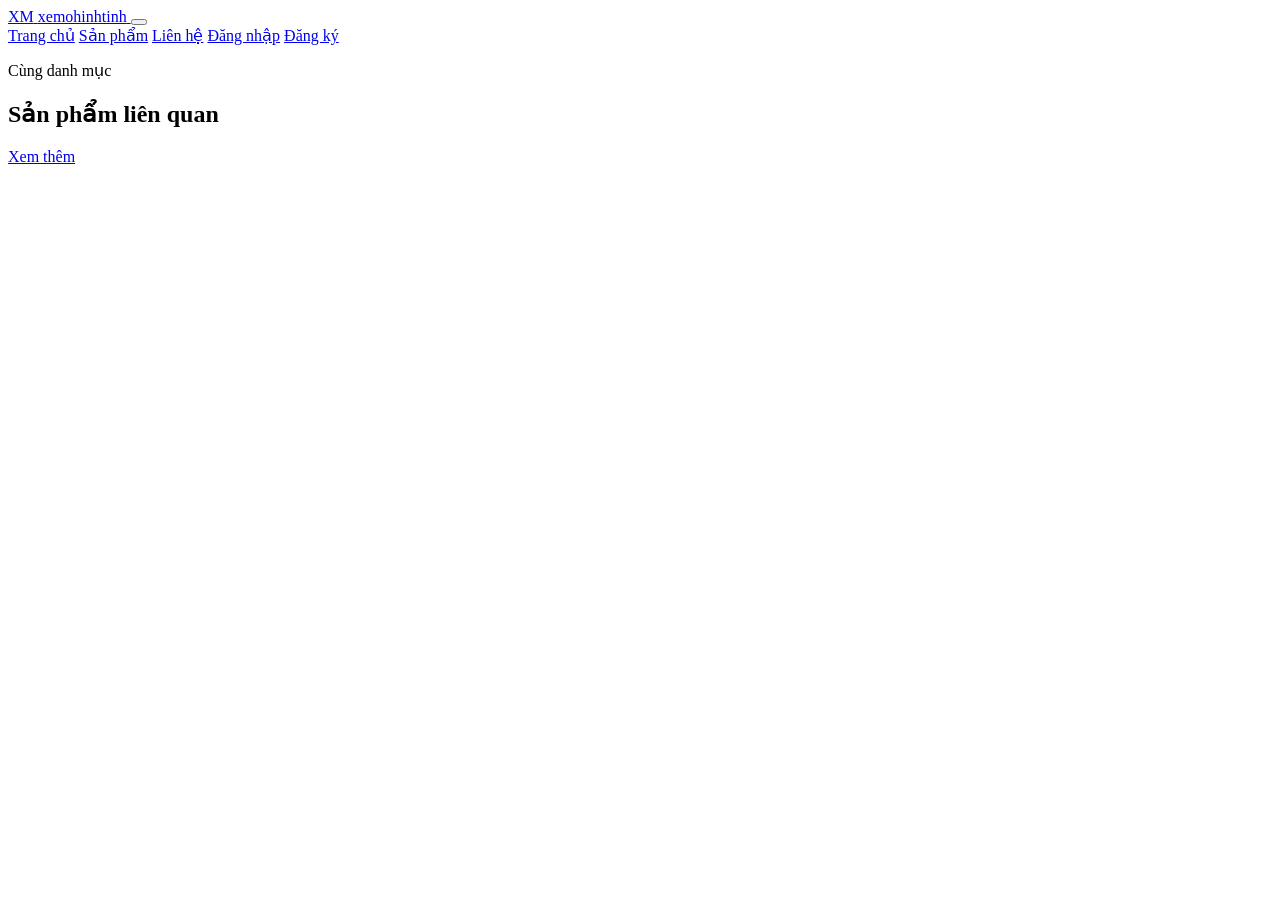
==== product-detail/index.html @ 9e4bdb53 "implement product-detail" ====
<!DOCTYPE html>
<html lang="vi">
<head>
  <meta charset="UTF-8">
  <meta name="viewport" content="width=device-width, initial-scale=1.0">
  <title>Chi tiết sản phẩm - xemohinhtinh</title>
  <link rel="stylesheet" href="../css/style.css">
  <link rel="stylesheet" href="product-detail.css">
</head>
<body data-page="product-detail">
  <header class="site-header">
    <nav class="nav">
      <a class="brand" href="../home/index.html" aria-label="xemohinhtinh trang chủ">
        <span class="brand-mark">XM</span>
        <span>xemohinhtinh</span>
      </a>

      <button class="nav-toggle" type="button" aria-label="Mở menu" data-menu-toggle>
        <span></span>
        <span></span>
        <span></span>
      </button>

      <div class="nav-links" data-nav-links>
        <a href="../home/index.html" data-nav="home">Trang chủ</a>
        <a href="../product-list/index.html" data-nav="product-list">Sản phẩm</a>
        <a href="../home/index.html#contact">Liên hệ</a>
        <a href="../login/index.html" data-nav="login">Đăng nhập</a>
        <a href="../sign-up/index.html" data-nav="sign-up">Đăng ký</a>
      </div>
    </nav>
  </header>

  <main>
    <div class="detail-shell" data-product-detail></div>

    <section class="section related-section">
      <div class="section-heading">
        <div>
          <p class="eyebrow">Cùng danh mục</p>
          <h2>Sản phẩm liên quan</h2>
        </div>
        <a href="../product-list/index.html">Xem thêm</a>
      </div>
      <div class="product-grid" data-related-products></div>
    </section>
  </main>

  <script src="../js/mock-data.js"></script>
  <script src="../js/main.js"></script>
  <script src="product-detail.js"></script>
</body>
</html>
---- product-detail/product-detail.css ----
/* CSS rieng cho man hinh chi tiet san pham. Style dung chung nam trong ../css/style.css */
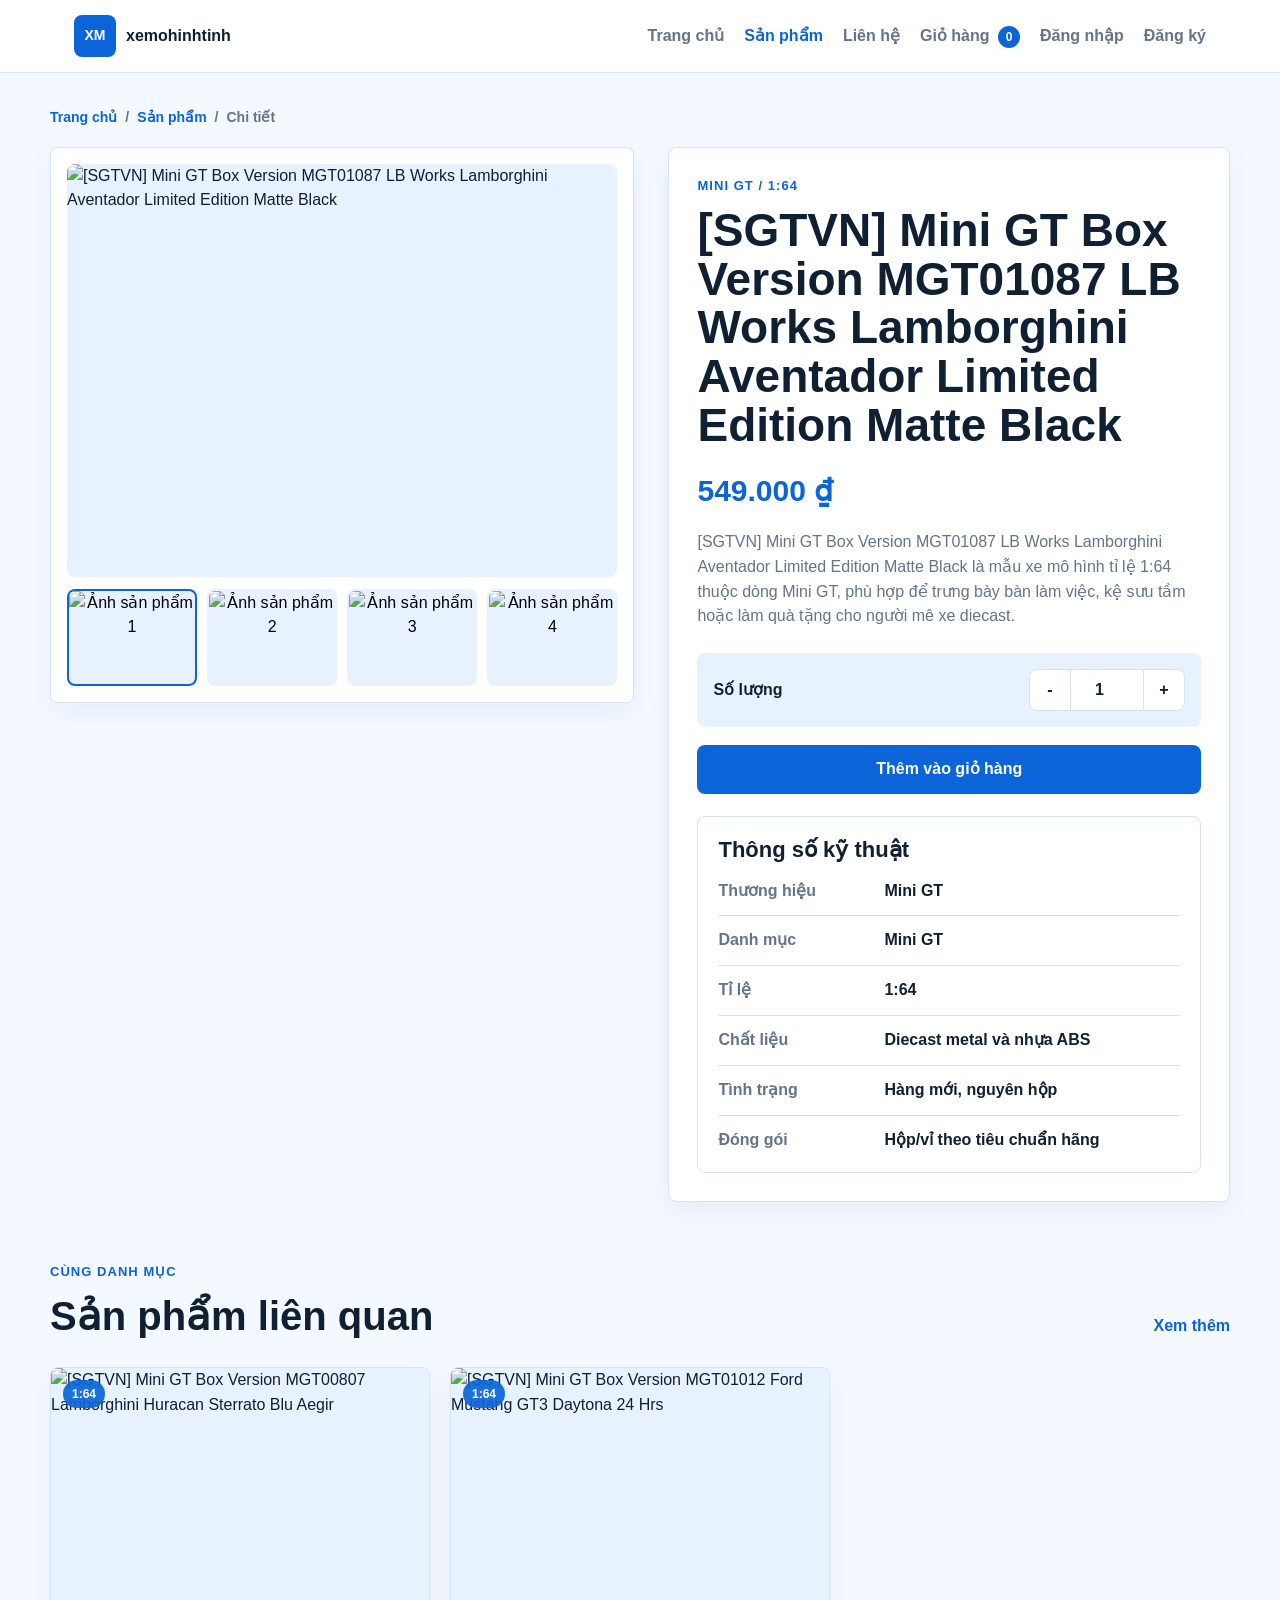
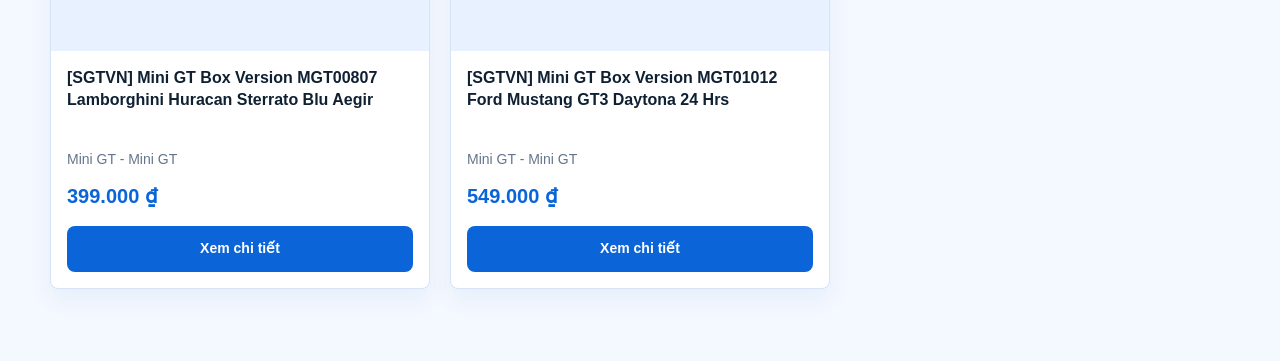
==== commit 6a5f18ea: "update"" ====
--- a/product-detail/index.html
+++ b/product-detail/index.html
@@ -25,8 +25,21 @@
         <a href="../home/index.html" data-nav="home">Trang chủ</a>
         <a href="../product-list/index.html" data-nav="product-list">Sản phẩm</a>
         <a href="../home/index.html#contact">Liên hệ</a>
-        <a href="../login/index.html" data-nav="login">Đăng nhập</a>
-        <a href="../sign-up/index.html" data-nav="sign-up">Đăng ký</a>
+        <a href="../cart/index.html" data-nav="cart">Giỏ hàng <span class="cart-count" data-cart-count hidden>0</span></a>
+        <a class="auth-guest" href="../login/index.html" data-nav="login">Đăng nhập</a>
+        <a class="auth-guest" href="../sign-up/index.html" data-nav="sign-up">Đăng ký</a>
+        <div class="auth-menu auth-user" data-user-menu>
+          <button class="user-icon-button" type="button" aria-label="Tài khoản của tôi" aria-expanded="false" data-user-menu-toggle>
+            <span class="user-icon-shape" aria-hidden="true"></span>
+          </button>
+          <div class="user-dropdown" data-user-dropdown>
+            <p class="user-menu-title">Tài khoản của tôi</p>
+            <p class="user-menu-name" data-user-name></p>
+            <p class="user-menu-email" data-user-email></p>
+            <a href="../cart/index.html">Giỏ hàng</a>
+            <button class="dropdown-button" type="button" data-logout>Đăng xuất</button>
+          </div>
+        </div>
       </div>
     </nav>
   </header>
--- a/css/style.css
+++ b/css/style.css
@@ -0,0 +1,1374 @@
+:root {
+  --bg: #f4f8ff;
+  --surface: #ffffff;
+  --surface-soft: #e8f1ff;
+  --ink: #102033;
+  --muted: #64748b;
+  --line: #d6e4f5;
+  --accent: #0b65d8;
+  --accent-dark: #084da5;
+  --accent-soft: #dcecff;
+  --success: #12805c;
+  --danger: #c62846;
+  --shadow: 0 18px 40px rgba(15, 83, 158, 0.12);
+}
+
+* {
+  box-sizing: border-box;
+}
+
+html {
+  scroll-behavior: smooth;
+}
+
+body {
+  margin: 0;
+  background: var(--bg);
+  color: var(--ink);
+  font-family: "Segoe UI", Arial, Helvetica, sans-serif;
+  line-height: 1.55;
+}
+
+img {
+  display: block;
+  max-width: 100%;
+}
+
+a {
+  color: inherit;
+  text-decoration: none;
+}
+
+button,
+input,
+select,
+textarea {
+  font: inherit;
+}
+
+.site-header {
+  position: sticky;
+  top: 0;
+  z-index: 10;
+  background: rgba(255, 255, 255, 0.94);
+  border-bottom: 1px solid var(--line);
+  backdrop-filter: blur(12px);
+}
+
+.nav {
+  display: flex;
+  align-items: center;
+  justify-content: space-between;
+  max-width: 1180px;
+  min-height: 72px;
+  margin: 0 auto;
+  padding: 0 24px;
+  gap: 20px;
+}
+
+.brand {
+  display: inline-flex;
+  align-items: center;
+  gap: 10px;
+  font-weight: 900;
+  letter-spacing: 0;
+}
+
+.brand-mark {
+  display: inline-grid;
+  place-items: center;
+  width: 42px;
+  height: 42px;
+  border-radius: 8px;
+  background: var(--accent);
+  color: #fff;
+  font-size: 14px;
+}
+
+.nav-links {
+  display: flex;
+  align-items: center;
+  gap: 20px;
+}
+
+.nav-links a,
+.link-button {
+  border: 0;
+  background: transparent;
+  color: var(--muted);
+  cursor: pointer;
+  padding: 8px 0;
+  font-weight: 700;
+}
+
+.nav-links a:hover,
+.link-button:hover,
+.nav-links .active {
+  color: var(--accent);
+}
+
+.cart-count {
+  display: inline-grid;
+  place-items: center;
+  min-width: 22px;
+  height: 22px;
+  margin-left: 4px;
+  border-radius: 999px;
+  background: var(--accent);
+  color: #fff;
+  font-size: 12px;
+  font-weight: 900;
+}
+
+.auth-menu {
+  position: relative;
+  align-items: center;
+}
+
+.user-icon-button {
+  display: inline-grid;
+  place-items: center;
+  width: 42px;
+  height: 42px;
+  border: 1px solid var(--line);
+  border-radius: 999px;
+  background: var(--surface);
+  color: var(--accent);
+  cursor: pointer;
+}
+
+.user-icon-button:hover {
+  border-color: var(--accent);
+  background: var(--accent-soft);
+}
+
+.user-icon-shape {
+  position: relative;
+  width: 20px;
+  height: 20px;
+}
+
+.user-icon-shape::before,
+.user-icon-shape::after {
+  content: "";
+  position: absolute;
+  left: 50%;
+  transform: translateX(-50%);
+  background: currentColor;
+}
+
+.user-icon-shape::before {
+  top: 2px;
+  width: 8px;
+  height: 8px;
+  border-radius: 999px;
+}
+
+.user-icon-shape::after {
+  bottom: 2px;
+  width: 18px;
+  height: 9px;
+  border-radius: 999px 999px 6px 6px;
+}
+
+.user-dropdown {
+  position: absolute;
+  top: calc(100% + 12px);
+  right: 0;
+  z-index: 20;
+  display: none;
+  width: 260px;
+  padding: 14px;
+  border: 1px solid var(--line);
+  border-radius: 8px;
+  background: var(--surface);
+  box-shadow: var(--shadow);
+}
+
+.auth-menu.open .user-dropdown {
+  display: grid;
+  gap: 8px;
+}
+
+.user-menu-title,
+.user-menu-name,
+.user-menu-email {
+  margin: 0;
+}
+
+.user-menu-title {
+  color: var(--accent);
+  font-size: 13px;
+  font-weight: 900;
+  text-transform: uppercase;
+}
+
+.user-menu-name {
+  color: var(--ink);
+  font-weight: 900;
+}
+
+.user-menu-email {
+  color: var(--muted);
+  font-size: 13px;
+  overflow-wrap: anywhere;
+}
+
+.user-dropdown a,
+.dropdown-button {
+  width: 100%;
+  min-height: 40px;
+  border: 0;
+  border-radius: 8px;
+  background: var(--accent-soft);
+  color: var(--accent-dark);
+  cursor: pointer;
+  padding: 9px 12px;
+  text-align: left;
+  font-weight: 900;
+}
+
+.dropdown-button:hover,
+.user-dropdown a:hover {
+  background: var(--accent);
+  color: #fff;
+}
+
+.auth-user {
+  display: none;
+}
+
+.is-logged-in .auth-user {
+  display: inline-flex;
+}
+
+.is-logged-in .auth-guest {
+  display: none;
+}
+
+.nav-toggle {
+  display: none;
+  width: 42px;
+  height: 42px;
+  border: 1px solid var(--line);
+  border-radius: 8px;
+  background: var(--surface);
+  padding: 10px;
+}
+
+.nav-toggle span {
+  display: block;
+  height: 2px;
+  margin: 5px 0;
+  background: var(--ink);
+}
+
+.hero {
+  min-height: 560px;
+  display: flex;
+  align-items: center;
+  background:
+    linear-gradient(90deg, rgba(4, 40, 84, 0.92), rgba(9, 91, 183, 0.68), rgba(9, 91, 183, 0.12)),
+    url("https://scontent.fsgn2-9.fna.fbcdn.net/v/t39.30808-6/486575933_3131750020316023_6733836398418165554_n.jpg?stp=dst-jpg_tt6&cstp=mx2048x1475&ctp=s2048x1475&_nc_cat=106&ccb=1-7&_nc_sid=cc71e4&_nc_eui2=AeHy-ZCAarVaLuYwxW5cgHwyYDq18gAPu9FgOrXyAA-70eAQnSPd9JyhTPJCFEra_jsWBXuuKcc1rI_bYBiyW0EK&_nc_ohc=cTesIXjYpvkQ7kNvwEBwCtT&_nc_oc=AdoDwcRF24oAcEbL5cx9U-I3ehBm-pru-K8_IjXxIgfONa5ta2Y0dESY3KTwfrEh7T4&_nc_zt=23&_nc_ht=scontent.fsgn2-9.fna&_nc_gid=bWYNdfJRCgp1oJQNuF2YtQ&_nc_ss=7b2a8&oh=00_Af_9prgPtyWP71Ju6aTXL6Jr5YRss8n2GPS3trbczEnrqg&oe=6A374EC4") center/cover;
+  color: #fff;
+}
+
+.hero-content {
+  width: min(1180px, calc(100% - 48px));
+  margin: 0 auto;
+  padding: 80px 0 120px;
+}
+
+.eyebrow {
+  margin: 0 0 10px;
+  color: var(--accent);
+  font-size: 13px;
+  font-weight: 900;
+  letter-spacing: 0.08em;
+  text-transform: uppercase;
+}
+
+.hero .eyebrow,
+.info-band .eyebrow {
+  color: #d9ebff;
+}
+
+h1,
+h2,
+h3,
+p {
+  overflow-wrap: anywhere;
+}
+
+h1 {
+  max-width: 820px;
+  margin: 0;
+  font-size: clamp(36px, 6vw, 68px);
+  line-height: 1.06;
+  letter-spacing: 0;
+}
+
+h2 {
+  margin: 0;
+  font-size: clamp(26px, 4vw, 40px);
+  line-height: 1.16;
+  letter-spacing: 0;
+}
+
+.hero-text {
+  max-width: 650px;
+  margin: 22px 0 0;
+  color: rgba(255, 255, 255, 0.88);
+  font-size: 18px;
+}
+
+.hero-actions,
+.search-row {
+  display: flex;
+  flex-wrap: wrap;
+  gap: 12px;
+  margin-top: 28px;
+}
+
+.primary-button,
+.secondary-button,
+.detail-button {
+  display: inline-flex;
+  align-items: center;
+  justify-content: center;
+  min-height: 46px;
+  border-radius: 8px;
+  border: 1px solid transparent;
+  padding: 11px 18px;
+  font-weight: 900;
+  cursor: pointer;
+}
+
+.primary-button,
+.detail-button {
+  background: var(--accent);
+  color: #fff;
+}
+
+.primary-button:hover,
+.detail-button:hover {
+  background: var(--accent-dark);
+}
+
+.secondary-button {
+  background: rgba(255, 255, 255, 0.12);
+  color: inherit;
+  border-color: currentColor;
+}
+
+.secondary-button.full,
+.primary-button.full {
+  width: 100%;
+}
+
+.secondary-button.full {
+  color: var(--accent);
+  background: var(--surface);
+  border-color: var(--line);
+}
+
+.secondary-button.full:hover {
+  background: var(--accent-soft);
+}
+
+.secondary-button.light {
+  background: var(--surface);
+  color: var(--accent);
+  border-color: var(--line);
+}
+
+.primary-button.disabled {
+  pointer-events: none;
+  opacity: 0.48;
+}
+
+.compact {
+  min-width: 110px;
+}
+
+.toolbar-section,
+.section,
+.page-title,
+.catalog-layout,
+.detail-shell,
+.auth-page,
+.cart-layout,
+.checkout-layout {
+  width: min(1180px, calc(100% - 48px));
+  margin: 0 auto;
+}
+
+.toolbar-section {
+  margin-top: -62px;
+}
+
+.search-panel {
+  display: grid;
+  gap: 8px;
+  padding: 22px;
+  border: 1px solid var(--line);
+  border-radius: 8px;
+  background: var(--surface);
+  box-shadow: var(--shadow);
+}
+
+label {
+  color: var(--muted);
+  font-size: 14px;
+  font-weight: 800;
+}
+
+input,
+select,
+textarea {
+  width: 100%;
+  min-height: 46px;
+  border: 1px solid var(--line);
+  border-radius: 8px;
+  background: #fff;
+  color: var(--ink);
+  padding: 10px 12px;
+}
+
+input:focus,
+select:focus,
+textarea:focus {
+  outline: 3px solid rgba(11, 101, 216, 0.18);
+  border-color: var(--accent);
+}
+
+textarea {
+  resize: vertical;
+}
+
+.section {
+  padding: 72px 0;
+}
+
+.section-heading,
+.info-band,
+.collection-band {
+  display: flex;
+  align-items: end;
+  justify-content: space-between;
+  gap: 24px;
+}
+
+.section-heading a {
+  color: var(--accent);
+  font-weight: 900;
+}
+
+.product-grid {
+  display: grid;
+  grid-template-columns: repeat(3, minmax(0, 1fr));
+  gap: 20px;
+  margin-top: 28px;
+}
+
+.product-card {
+  display: flex;
+  flex-direction: column;
+  min-height: 100%;
+  overflow: hidden;
+  border: 1px solid var(--line);
+  border-radius: 8px;
+  background: var(--surface);
+  box-shadow: 0 10px 24px rgba(15, 83, 158, 0.06);
+}
+
+.product-media {
+  position: relative;
+  display: block;
+  aspect-ratio: 4 / 3;
+  background: var(--surface-soft);
+  overflow: hidden;
+}
+
+.product-media img {
+  width: 100%;
+  height: 100%;
+  object-fit: cover;
+  transition: transform 0.25s ease;
+}
+
+.product-card:hover .product-media img {
+  transform: scale(1.04);
+}
+
+.badge {
+  position: absolute;
+  top: 12px;
+  left: 12px;
+  border-radius: 999px;
+  background: rgba(11, 101, 216, 0.92);
+  color: #fff;
+  padding: 5px 9px;
+  font-size: 12px;
+  font-weight: 900;
+}
+
+.product-body {
+  display: flex;
+  flex: 1;
+  flex-direction: column;
+  padding: 16px;
+  gap: 10px;
+}
+
+.product-body h3 {
+  margin: 0;
+  min-height: 72px;
+  font-size: 16px;
+  line-height: 1.35;
+}
+
+.product-meta {
+  margin: 0;
+  color: var(--muted);
+  font-size: 14px;
+}
+
+.product-price {
+  margin: auto 0 0;
+  color: var(--accent);
+  font-size: 20px;
+  font-weight: 900;
+}
+
+.detail-button {
+  margin-top: 4px;
+  min-height: 42px;
+  font-size: 14px;
+}
+
+.collection-band {
+  align-items: center;
+  padding: 34px;
+  border: 1px solid var(--line);
+  border-radius: 8px;
+  background: var(--surface);
+}
+
+.collection-list {
+  display: flex;
+  flex-wrap: wrap;
+  justify-content: flex-end;
+  gap: 10px;
+}
+
+.collection-list span {
+  border-radius: 999px;
+  background: var(--accent-soft);
+  color: var(--accent-dark);
+  padding: 8px 12px;
+  font-weight: 900;
+}
+
+.info-band {
+  align-items: center;
+  margin-bottom: 60px;
+  padding: 34px;
+  border-radius: 8px;
+  background: var(--accent);
+  color: #fff;
+}
+
+.contact-list p {
+  margin: 6px 0;
+  color: rgba(255, 255, 255, 0.88);
+}
+
+.page-title {
+  padding: 56px 0 28px;
+}
+
+.page-title p:not(.eyebrow) {
+  max-width: 760px;
+  color: var(--muted);
+  font-size: 17px;
+}
+
+.catalog-layout {
+  display: grid;
+  grid-template-columns: 280px minmax(0, 1fr);
+  align-items: start;
+  gap: 28px;
+  padding-bottom: 70px;
+}
+
+.filters {
+  position: sticky;
+  top: 92px;
+  display: grid;
+  gap: 18px;
+  padding: 20px;
+  border: 1px solid var(--line);
+  border-radius: 8px;
+  background: var(--surface);
+  box-shadow: 0 10px 24px rgba(15, 83, 158, 0.06);
+}
+
+.filter-group,
+.form-field {
+  display: grid;
+  gap: 8px;
+}
+
+.catalog-summary {
+  display: flex;
+  align-items: center;
+  justify-content: space-between;
+  min-height: 46px;
+  color: var(--muted);
+}
+
+.catalog-summary p {
+  margin: 0;
+}
+
+.pagination {
+  display: flex;
+  justify-content: center;
+  gap: 8px;
+  margin-top: 28px;
+}
+
+.page-button {
+  min-width: 42px;
+  height: 42px;
+  border: 1px solid var(--line);
+  border-radius: 8px;
+  background: var(--surface);
+  color: var(--ink);
+  cursor: pointer;
+  font-weight: 800;
+}
+
+.page-button.active {
+  border-color: var(--accent);
+  background: var(--accent);
+  color: #fff;
+}
+
+.empty-state {
+  grid-column: 1 / -1;
+  padding: 40px;
+  border: 1px dashed var(--line);
+  border-radius: 8px;
+  background: var(--surface);
+  text-align: center;
+  color: var(--muted);
+}
+
+.breadcrumb {
+  display: flex;
+  flex-wrap: wrap;
+  align-items: center;
+  gap: 8px;
+  padding: 34px 0 18px;
+  color: var(--muted);
+  font-size: 14px;
+  font-weight: 700;
+}
+
+.breadcrumb a {
+  color: var(--accent);
+}
+
+.product-detail-layout {
+  display: grid;
+  grid-template-columns: minmax(0, 1.02fr) minmax(360px, 0.98fr);
+  gap: 34px;
+  align-items: start;
+  padding-bottom: 18px;
+}
+
+.detail-gallery,
+.detail-info,
+.auth-form,
+.auth-copy,
+.spec-card,
+.cart-panel,
+.summary-card,
+.checkout-form,
+.order-success-card {
+  border: 1px solid var(--line);
+  border-radius: 8px;
+  background: var(--surface);
+  box-shadow: 0 10px 24px rgba(15, 83, 158, 0.06);
+}
+
+.detail-gallery {
+  padding: 16px;
+}
+
+.detail-main-image {
+  aspect-ratio: 4 / 3;
+  overflow: hidden;
+  border-radius: 8px;
+  background: var(--surface-soft);
+}
+
+.detail-main-image img,
+.detail-thumbs img {
+  width: 100%;
+  height: 100%;
+  object-fit: cover;
+}
+
+.detail-thumbs {
+  display: grid;
+  grid-template-columns: repeat(4, 1fr);
+  gap: 10px;
+  margin-top: 12px;
+}
+
+.detail-thumbs button {
+  aspect-ratio: 4 / 3;
+  overflow: hidden;
+  border: 2px solid transparent;
+  border-radius: 8px;
+  background: var(--surface-soft);
+  padding: 0;
+  cursor: pointer;
+}
+
+.detail-thumbs button.active {
+  border-color: var(--accent);
+}
+
+.detail-info {
+  padding: 28px;
+}
+
+.detail-info h1 {
+  max-width: none;
+  font-size: clamp(30px, 4vw, 46px);
+}
+
+.detail-price {
+  margin: 18px 0 0;
+  color: var(--accent);
+  font-size: 30px;
+  font-weight: 900;
+}
+
+.detail-description {
+  margin: 16px 0 0;
+  color: var(--muted);
+}
+
+.quantity-row {
+  display: flex;
+  align-items: center;
+  justify-content: space-between;
+  gap: 16px;
+  margin-top: 24px;
+  padding: 16px;
+  border-radius: 8px;
+  background: var(--surface-soft);
+  font-weight: 800;
+}
+
+.quantity-control {
+  display: grid;
+  grid-template-columns: 42px 72px 42px;
+  height: 42px;
+}
+
+.quantity-control button,
+.quantity-control input {
+  min-height: 42px;
+  border: 1px solid var(--line);
+  background: #fff;
+  color: var(--ink);
+  text-align: center;
+  font-weight: 900;
+}
+
+.quantity-control button {
+  cursor: pointer;
+}
+
+.quantity-control button:first-child {
+  border-radius: 8px 0 0 8px;
+}
+
+.quantity-control button:last-child {
+  border-radius: 0 8px 8px 0;
+}
+
+.quantity-control input {
+  border-radius: 0;
+  border-left: 0;
+  border-right: 0;
+}
+
+.detail-add-button {
+  width: 100%;
+  margin-top: 18px;
+}
+
+.spec-card {
+  margin-top: 22px;
+  padding: 20px;
+  box-shadow: none;
+}
+
+.spec-card h2 {
+  font-size: 22px;
+}
+
+.spec-card dl {
+  display: grid;
+  gap: 12px;
+  margin: 16px 0 0;
+}
+
+.spec-card dl div {
+  display: grid;
+  grid-template-columns: 150px 1fr;
+  gap: 16px;
+  padding-bottom: 12px;
+  border-bottom: 1px solid var(--line);
+}
+
+.spec-card dl div:last-child {
+  border-bottom: 0;
+  padding-bottom: 0;
+}
+
+.spec-card dt {
+  color: var(--muted);
+  font-weight: 800;
+}
+
+.spec-card dd {
+  margin: 0;
+  font-weight: 700;
+}
+
+.related-section {
+  padding-top: 42px;
+}
+
+.auth-page {
+  display: grid;
+  grid-template-columns: minmax(0, 0.95fr) minmax(360px, 0.75fr);
+  gap: 28px;
+  align-items: start;
+  padding: 64px 0 86px;
+}
+
+.auth-copy,
+.auth-form {
+  padding: 30px;
+}
+
+.auth-copy {
+  min-height: 100%;
+  background:
+    linear-gradient(135deg, rgba(11, 101, 216, 0.94), rgba(8, 77, 165, 0.92)),
+    var(--accent);
+  color: #fff;
+}
+
+.auth-copy .eyebrow {
+  color: #d9ebff;
+}
+
+.auth-copy p:not(.eyebrow) {
+  max-width: 640px;
+  color: rgba(255, 255, 255, 0.86);
+  font-size: 17px;
+}
+
+.auth-form {
+  display: grid;
+  gap: 18px;
+}
+
+.auth-note {
+  margin: 0;
+  color: var(--muted);
+  text-align: center;
+}
+
+.auth-note a,
+.form-message a {
+  color: var(--accent);
+  font-weight: 900;
+}
+
+.form-message {
+  display: none;
+  margin: 0;
+  border-radius: 8px;
+  padding: 12px 14px;
+  font-size: 14px;
+  font-weight: 700;
+}
+
+.form-message.error,
+.form-message.success {
+  display: block;
+}
+
+.form-message.error {
+  background: rgba(198, 40, 70, 0.1);
+  color: var(--danger);
+}
+
+.form-message.success {
+  background: rgba(18, 128, 92, 0.1);
+  color: var(--success);
+}
+
+.cart-layout,
+.checkout-layout {
+  display: grid;
+  grid-template-columns: minmax(0, 1fr) 360px;
+  align-items: start;
+  gap: 28px;
+  padding-bottom: 76px;
+}
+
+.cart-panel,
+.checkout-form,
+.summary-card,
+.order-success-card {
+  padding: 24px;
+}
+
+.checkout-form {
+  display: grid;
+  gap: 18px;
+}
+
+.panel-heading {
+  display: flex;
+  align-items: end;
+  justify-content: space-between;
+  gap: 20px;
+  margin-bottom: 22px;
+}
+
+.panel-heading a {
+  color: var(--accent);
+  font-weight: 900;
+}
+
+.cart-list {
+  display: grid;
+  gap: 14px;
+}
+
+.cart-item {
+  display: grid;
+  grid-template-columns: 110px minmax(0, 1fr) 120px 160px 130px;
+  align-items: center;
+  gap: 18px;
+  padding: 14px;
+  border: 1px solid var(--line);
+  border-radius: 8px;
+  background: #fff;
+}
+
+.cart-thumb {
+  aspect-ratio: 4 / 3;
+  overflow: hidden;
+  border-radius: 8px;
+  background: var(--surface-soft);
+}
+
+.cart-thumb img {
+  width: 100%;
+  height: 100%;
+  object-fit: cover;
+}
+
+.cart-info h3 {
+  margin: 0;
+  font-size: 16px;
+  line-height: 1.35;
+}
+
+.cart-info p,
+.cart-unit,
+.cart-line-total {
+  margin: 0;
+}
+
+.cart-info p {
+  color: var(--muted);
+  font-size: 14px;
+}
+
+.cart-unit {
+  color: var(--muted);
+  font-weight: 800;
+}
+
+.cart-line-total {
+  color: var(--accent);
+  text-align: right;
+  font-size: 18px;
+  font-weight: 900;
+}
+
+.cart-quantity {
+  grid-template-columns: 40px 64px 40px;
+}
+
+.remove-button {
+  border: 0;
+  background: transparent;
+  color: var(--danger);
+  cursor: pointer;
+  padding: 8px 0 0;
+  font-size: 14px;
+  font-weight: 900;
+}
+
+.summary-card {
+  position: sticky;
+  top: 92px;
+}
+
+.summary-card h2 {
+  font-size: 24px;
+}
+
+.summary-lines {
+  display: grid;
+  gap: 14px;
+  margin: 22px 0;
+}
+
+.summary-lines div {
+  display: flex;
+  align-items: center;
+  justify-content: space-between;
+  gap: 16px;
+  color: var(--muted);
+}
+
+.summary-lines strong {
+  color: var(--ink);
+}
+
+.summary-total {
+  padding-top: 16px;
+  border-top: 1px solid var(--line);
+  font-size: 20px;
+}
+
+.summary-total strong {
+  color: var(--accent);
+}
+
+.form-grid {
+  display: grid;
+  grid-template-columns: repeat(2, minmax(0, 1fr));
+  gap: 16px;
+}
+
+.span-full {
+  grid-column: 1 / -1;
+}
+
+.mini-order-list {
+  display: grid;
+  gap: 14px;
+  margin-top: 18px;
+}
+
+.mini-order-item {
+  display: grid;
+  grid-template-columns: 74px minmax(0, 1fr) auto;
+  align-items: center;
+  gap: 12px;
+  padding-bottom: 14px;
+  border-bottom: 1px solid var(--line);
+}
+
+.mini-order-item:last-child {
+  border-bottom: 0;
+  padding-bottom: 0;
+}
+
+.mini-order-item img {
+  width: 74px;
+  aspect-ratio: 4 / 3;
+  border-radius: 8px;
+  object-fit: cover;
+  background: var(--surface-soft);
+}
+
+.mini-order-item h3,
+.mini-order-item p {
+  margin: 0;
+}
+
+.mini-order-item h3 {
+  font-size: 14px;
+  line-height: 1.35;
+}
+
+.mini-order-item p {
+  color: var(--muted);
+  font-size: 13px;
+}
+
+.mini-order-item strong {
+  color: var(--accent);
+  white-space: nowrap;
+}
+
+.order-success-card {
+  min-height: 100%;
+  background:
+    linear-gradient(135deg, rgba(11, 101, 216, 0.94), rgba(8, 77, 165, 0.92)),
+    var(--accent);
+  color: #fff;
+}
+
+.order-success-card .eyebrow {
+  color: #d9ebff;
+}
+
+.order-success-card h1 {
+  max-width: none;
+  font-size: clamp(32px, 5vw, 52px);
+}
+
+.order-success-card p:not(.eyebrow) {
+  color: rgba(255, 255, 255, 0.88);
+}
+
+.success-mark {
+  display: inline-grid;
+  place-items: center;
+  width: 58px;
+  height: 58px;
+  margin-bottom: 18px;
+  border-radius: 999px;
+  background: #fff;
+  color: var(--accent);
+  font-size: 30px;
+  font-weight: 900;
+}
+
+.order-info-grid {
+  display: grid;
+  grid-template-columns: repeat(2, minmax(0, 1fr));
+  gap: 12px;
+  margin-top: 24px;
+}
+
+.order-info-grid div {
+  display: grid;
+  gap: 4px;
+  padding: 14px;
+  border-radius: 8px;
+  background: rgba(255, 255, 255, 0.12);
+}
+
+.order-info-grid span {
+  color: rgba(255, 255, 255, 0.72);
+  font-size: 13px;
+  font-weight: 800;
+}
+
+.order-info-grid strong {
+  overflow-wrap: anywhere;
+}
+
+.success-actions {
+  display: flex;
+  flex-wrap: wrap;
+  gap: 12px;
+  margin-top: 28px;
+}
+
+.empty-state p {
+  margin: 8px 0 18px;
+}
+
+@media (max-width: 1040px) {
+  .product-grid {
+    grid-template-columns: repeat(3, minmax(0, 1fr));
+  }
+
+  .cart-item {
+    grid-template-columns: 94px minmax(0, 1fr) 140px;
+  }
+
+  .cart-unit {
+    display: none;
+  }
+
+  .cart-line-total {
+    grid-column: 3;
+  }
+}
+
+@media (max-width: 900px) {
+  .product-grid {
+    grid-template-columns: repeat(2, minmax(0, 1fr));
+  }
+
+  .catalog-layout,
+  .product-detail-layout,
+  .auth-page,
+  .cart-layout,
+  .checkout-layout {
+    grid-template-columns: 1fr;
+  }
+
+  .filters {
+    position: static;
+  }
+
+  .summary-card {
+    position: static;
+  }
+}
+
+@media (max-width: 760px) {
+  .nav {
+    min-height: 64px;
+    padding: 0 16px;
+  }
+
+  .nav-toggle {
+    display: block;
+  }
+
+  .nav-links {
+    position: absolute;
+    top: 64px;
+    left: 0;
+    right: 0;
+    display: none;
+    flex-direction: column;
+    align-items: stretch;
+    padding: 18px 24px 24px;
+    background: var(--surface);
+    border-bottom: 1px solid var(--line);
+  }
+
+  .nav-links.open {
+    display: flex;
+  }
+
+  .is-logged-in .auth-user {
+    display: block;
+  }
+
+  .auth-menu {
+    width: 100%;
+  }
+
+  .user-icon-button {
+    width: 100%;
+    border-radius: 8px;
+  }
+
+  .user-dropdown {
+    position: static;
+    width: 100%;
+    margin-top: 10px;
+    box-shadow: none;
+  }
+
+  .hero {
+    min-height: 520px;
+  }
+
+  .hero-content,
+  .toolbar-section,
+  .section,
+  .page-title,
+  .catalog-layout,
+  .detail-shell,
+  .auth-page,
+  .cart-layout,
+  .checkout-layout {
+    width: min(100% - 32px, 1180px);
+  }
+
+  .hero-content {
+    padding-bottom: 100px;
+  }
+
+  .product-grid {
+    grid-template-columns: 1fr;
+  }
+
+  .section-heading,
+  .info-band,
+  .collection-band,
+  .quantity-row {
+    align-items: flex-start;
+    flex-direction: column;
+  }
+
+  .info-band,
+  .collection-band,
+  .detail-info,
+  .auth-copy,
+  .auth-form,
+  .cart-panel,
+  .checkout-form,
+  .summary-card,
+  .order-success-card {
+    padding: 24px;
+  }
+
+  .collection-list {
+    justify-content: flex-start;
+  }
+
+  .detail-thumbs {
+    grid-template-columns: repeat(2, 1fr);
+  }
+
+  .spec-card dl div {
+    grid-template-columns: 1fr;
+    gap: 4px;
+  }
+
+  .cart-item {
+    grid-template-columns: 92px minmax(0, 1fr);
+    align-items: start;
+  }
+
+  .cart-quantity,
+  .cart-line-total {
+    grid-column: 2;
+  }
+
+  .cart-line-total {
+    text-align: left;
+  }
+
+  .form-grid,
+  .order-info-grid {
+    grid-template-columns: 1fr;
+  }
+
+  .mini-order-item {
+    grid-template-columns: 64px minmax(0, 1fr);
+  }
+
+  .mini-order-item strong {
+    grid-column: 2;
+  }
+}
